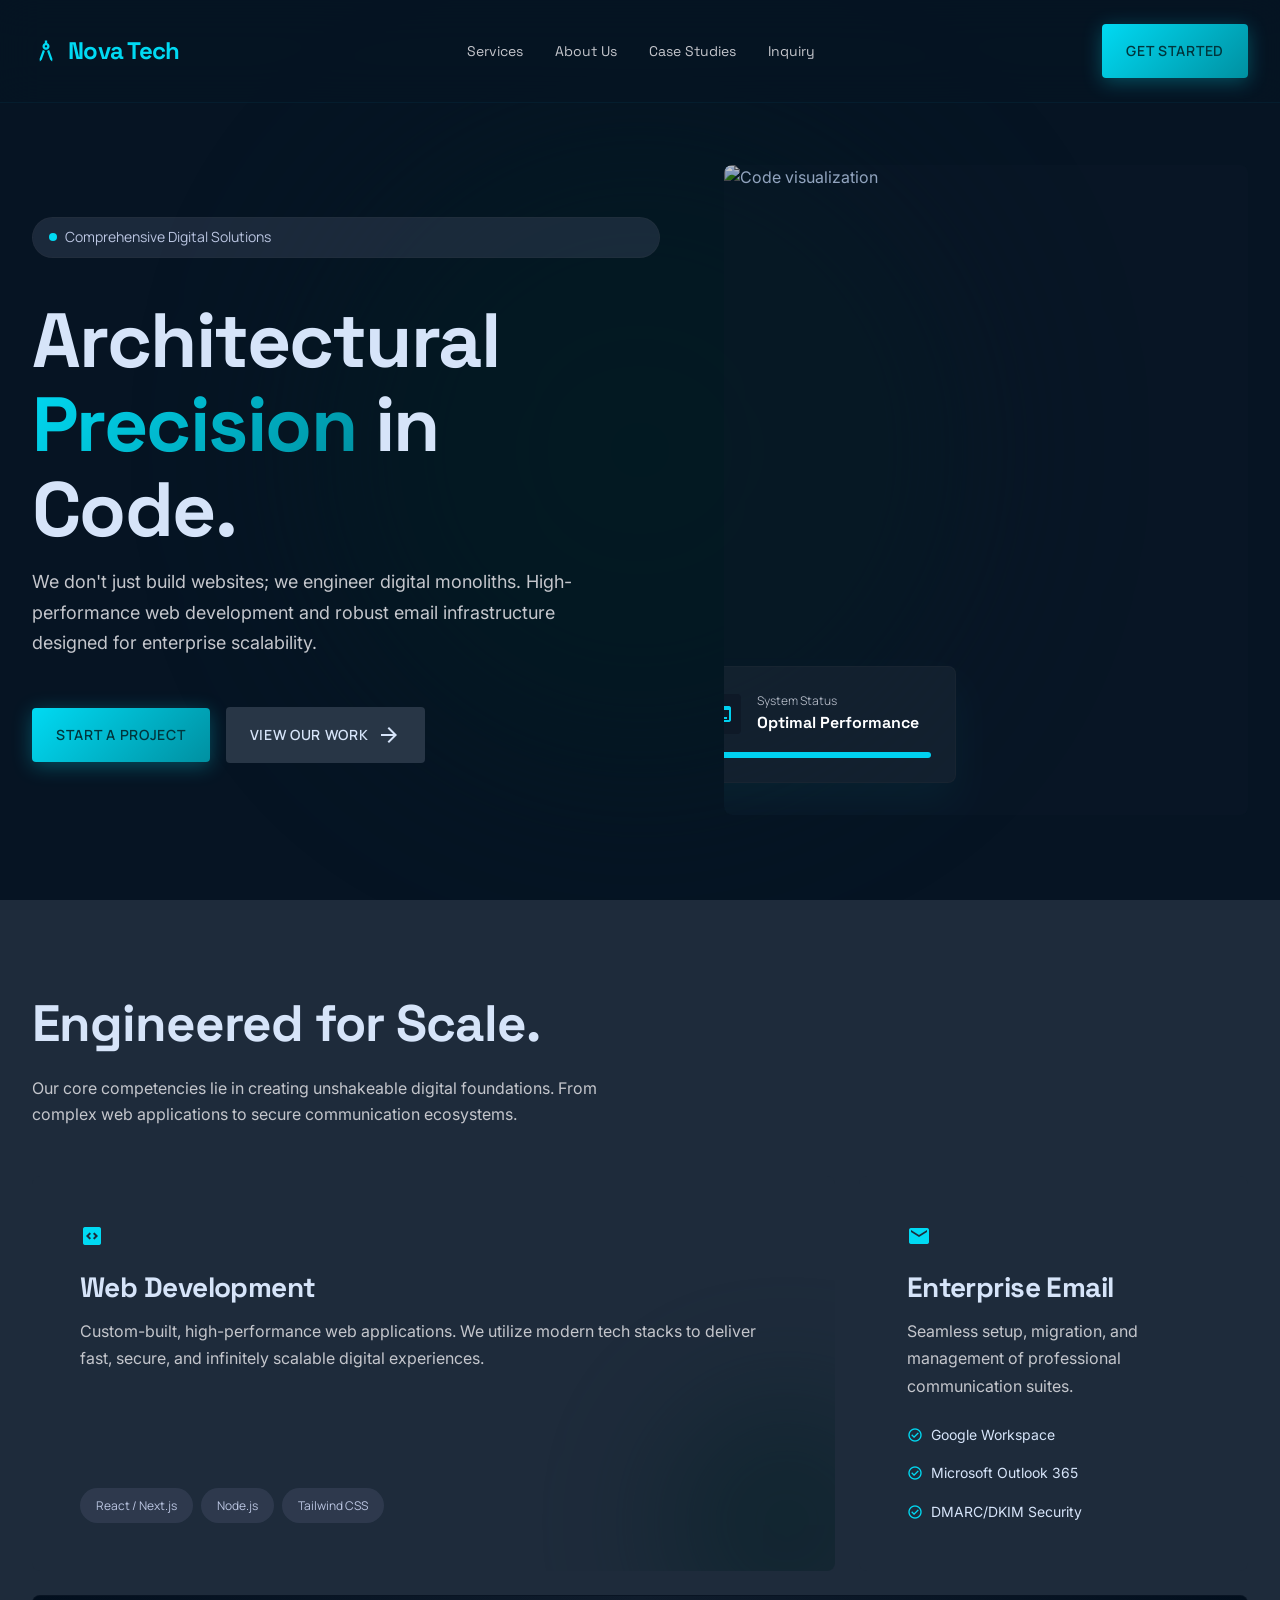
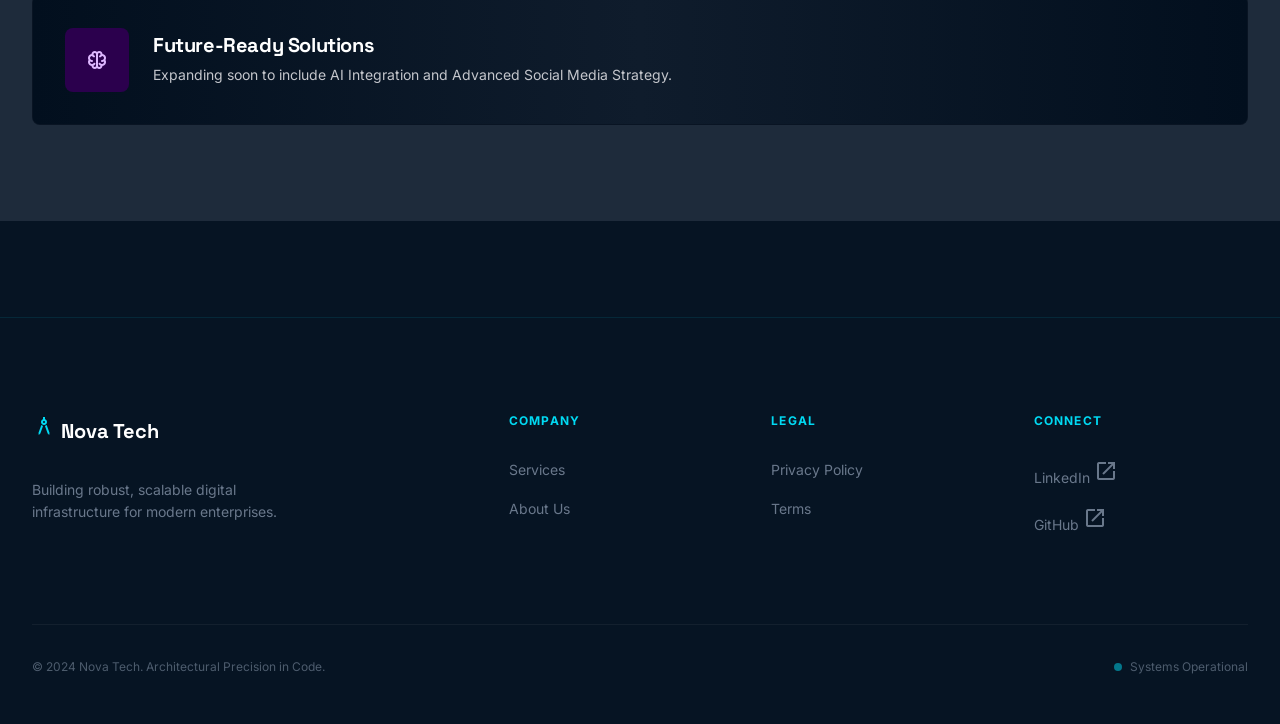
==== index.html @ f53d79f7 "Initial commit: Nova Tech website with 4 pages" ====
<!DOCTYPE html>
<html lang="en">
<head>
  <meta charset="UTF-8">
  <meta name="viewport" content="width=device-width, initial-scale=1.0">
  <title>Nova Tech - Architectural Precision in Code</title>
  <link rel="stylesheet" href="styles.css">
  <link rel="stylesheet" href="https://fonts.googleapis.com/css2?family=Material+Symbols+Outlined:opsz,wght,FILL,GRAD@24,400,0,0">
</head>
<body>
  <!-- Navigation -->
  <header class="nav">
    <div class="nav-container">
      <a href="index.html" class="nav-brand">
        <span class="material-symbols-outlined fill">architecture</span>
        Nova Tech
      </a>
      <nav class="nav-links">
        <a href="services.html">Services</a>
        <a href="about.html">About Us</a>
        <a href="#">Case Studies</a>
        <a href="contact.html">Inquiry</a>
      </nav>
      <button class="nav-toggle" id="navToggle" aria-label="Toggle menu">
        <span class="material-symbols-outlined">menu</span>
      </button>
      <a href="contact.html" class="btn btn-primary nav-cta">Get Started</a>
    </div>
  </header>

  <main>
    <!-- Hero Section -->
    <section class="hero">
      <div class="atmosphere">
        <div class="atmosphere-glow"></div>
      </div>
      <div class="container hero-content">
        <div class="hero-left">
          <div class="badge">
            <span class="dot animate-pulse"></span>
            <span>Comprehensive Digital Solutions</span>
          </div>
          <h1 class="hero-title">
            Architectural <br>
            <span class="gradient-text">Precision</span> in Code.
          </h1>
          <p class="hero-subtitle mb-lg">
            We don't just build websites; we engineer digital monoliths. High-performance web development and robust email infrastructure designed for enterprise scalability.
          </p>
          <div class="flex gap-sm">
            <a href="contact.html" class="btn btn-primary">Start a Project</a>
            <a href="#" class="btn btn-secondary">
              View Our Work
              <span class="material-symbols-outlined">arrow_forward</span>
            </a>
          </div>
        </div>
        <div class="hero-visual">
          <div class="visual-wrapper">
            <img src="https://lh3.googleusercontent.com/aida-public/[base64]" alt="Code visualization">
            <div class="glass-card glass-card-compact">
              <div class="info-row">
                <div class="info-icon">
                  <span class="material-symbols-outlined">terminal</span>
                </div>
                <div>
                  <p class="info-label">System Status</p>
                  <p class="info-value">Optimal Performance</p>
                </div>
              </div>
              <div class="progress-bar">
                <div class="progress-fill"></div>
              </div>
            </div>
          </div>
        </div>
      </div>
    </section>

    <!-- Services Section -->
    <section class="section bg-surface-elevated" id="services">
      <div class="container">
        <div class="section-header">
          <h2>Engineered for Scale.</h2>
          <p>Our core competencies lie in creating unshakeable digital foundations. From complex web applications to secure communication ecosystems.</p>
        </div>
        
        <div class="bento-grid">
          <!-- Web Dev Card -->
          <div class="bento-card bento-card-large">
            <div class="accent-bar"></div>
            <div class="card-content">
              <span class="material-symbols-outlined bento-card-icon fill">code_blocks</span>
              <h3 class="bento-card-title">Web Development</h3>
              <p class="bento-card-desc">Custom-built, high-performance web applications. We utilize modern tech stacks to deliver fast, secure, and infinitely scalable digital experiences.</p>
            </div>
            <div class="bento-card-tags">
              <span class="tag">React / Next.js</span>
              <span class="tag">Node.js</span>
              <span class="tag">Tailwind CSS</span>
            </div>
            <div class="bento-glow"></div>
          </div>

          <!-- Email Card -->
          <div class="bento-card bento-card-tall">
            <div class="accent-bar"></div>
            <div class="card-content">
              <span class="material-symbols-outlined bento-card-icon fill">mail</span>
              <h3 class="bento-card-title">Enterprise Email</h3>
              <p class="bento-card-desc">Seamless setup, migration, and management of professional communication suites.</p>
              <ul class="service-list">
                <li><span class="material-symbols-outlined">check_circle</span>Google Workspace</li>
                <li><span class="material-symbols-outlined">check_circle</span>Microsoft Outlook 365</li>
                <li><span class="material-symbols-outlined">check_circle</span>DMARC/DKIM Security</li>
              </ul>
            </div>
          </div>

          <!-- Future Card -->
          <div class="future-banner">
            <div class="future-bg"></div>
            <div class="future-content">
              <div class="future-icon">
                <span class="material-symbols-outlined text-tertiary">neurology</span>
              </div>
              <div>
                <h3>Future-Ready Solutions</h3>
                <p>Expanding soon to include AI Integration and Advanced Social Media Strategy.</p>
              </div>
            </div>
            <span class="future-badge">Coming Q4 2024</span>
          </div>
        </div>
      </div>
    </section>
  </main>

  <!-- Footer -->
  <footer class="footer">
    <div class="container">
      <div class="footer-grid">
        <div class="footer-brand-col">
          <a href="index.html" class="footer-brand">
            <span class="material-symbols-outlined fill text-primary">architecture</span>
            Nova Tech
          </a>
          <p class="footer-desc">Building robust, scalable digital infrastructure for modern enterprises.</p>
        </div>
        <div>
          <h4 class="footer-title">Company</h4>
          <div class="footer-links">
            <a href="services.html">Services</a>
            <a href="about.html">About Us</a>
          </div>
        </div>
        <div>
          <h4 class="footer-title">Legal</h4>
          <div class="footer-links">
            <a href="#">Privacy Policy</a>
            <a href="#">Terms</a>
          </div>
        </div>
        <div>
          <h4 class="footer-title">Connect</h4>
          <div class="footer-links">
            <a href="#">LinkedIn <span class="material-symbols-outlined text-xs">open_in_new</span></a>
            <a href="#">GitHub <span class="material-symbols-outlined text-xs">open_in_new</span></a>
          </div>
        </div>
        <div class="footer-bottom">
          <p class="footer-copyright">&copy; 2024 Nova Tech. Architectural Precision in Code.</p>
          <div class="footer-status">
            <span class="status-dot animate-pulse"></span>
            Systems Operational
          </div>
        </div>
      </div>
    </div>
  </footer>

  <script>
    // Mobile menu toggle
    document.getElementById('navToggle').addEventListener('click', function() {
      document.querySelector('.nav-links').classList.toggle('mobile-open');
    });
  </script>

  <style>
    /* Additional homepage-specific styles */
    .badge {
      display: inline-flex;
      align-items: center;
      gap: var(--space-xs);
      background: rgba(62, 73, 96, 0.4);
      backdrop-filter: blur(10px);
      padding: var(--space-xs) var(--space-sm);
      border-radius: 999px;
      border: 1px solid rgba(68, 71, 76, 0.15);
      font-family: var(--font-label);
      font-size: 0.875rem;
      color: var(--secondary);
      margin-bottom: var(--space-md);
    }

    .dot {
      width: 8px;
      height: 8px;
      background: var(--primary);
      border-radius: 50%;
    }

    .hero-left {
      display: flex;
      flex-direction: column;
      gap: var(--space-sm);
    }

    .flex {
      display: flex;
      align-items: center;
    }

    .gap-sm {
      gap: var(--space-sm);
    }

    .visual-wrapper {
      position: relative;
      height: 500px;
      border-radius: var(--radius-lg);
      overflow: hidden;
    }

    @media (min-width: 1024px) {
      .visual-wrapper {
        height: 650px;
      }
    }

    .visual-wrapper img {
      width: 100%;
      height: 100%;
      object-fit: cover;
      filter: brightness(0.75) contrast(1.25);
      transition: transform 0.5s ease;
    }

    .visual-wrapper:hover img {
      transform: scale(1.02);
    }

    .visual-wrapper::before {
      content: '';
      position: absolute;
      inset: 0;
      background: rgba(15, 28, 44, 0.3);
      mix-blend-mode: overlay;
      z-index: 1;
    }

    .info-row {
      display: flex;
      align-items: center;
      gap: var(--space-sm);
      margin-bottom: var(--space-sm);
    }

    .info-icon {
      width: 40px;
      height: 40px;
      display: flex;
      align-items: center;
      justify-content: center;
      background: var(--surface-container);
      border-radius: var(--radius-md);
      color: var(--primary);
    }

    .info-label {
      font-family: var(--font-label);
      font-size: 0.75rem;
      color: var(--on-surface-variant);
    }

    .info-value {
      font-family: var(--font-headline);
      font-weight: 700;
      color: white;
    }

    .progress-bar {
      width: 100%;
      height: 6px;
      background: var(--surface-container-lowest);
      border-radius: 999px;
      overflow: hidden;
    }

    .progress-fill {
      width: 100%;
      height: 100%;
      background: var(--primary);
    }

    .accent-bar {
      position: absolute;
      left: 0;
      top: 0;
      bottom: 0;
      width: 4px;
      background: var(--primary);
      transform: scaleY(0);
      transition: transform 0.3s ease;
    }

    .bento-card:hover .accent-bar {
      transform: scaleY(1);
    }

    .card-content {
      position: relative;
      z-index: 10;
    }

    .service-list {
      margin-top: var(--space-md);
      display: flex;
      flex-direction: column;
      gap: var(--space-sm);
    }

    .service-list li {
      display: flex;
      align-items: center;
      gap: var(--space-xs);
      font-size: 0.875rem;
      color: var(--on-surface);
    }

    .service-list .material-symbols-outlined {
      font-size: 1rem;
      color: var(--primary);
    }

    .bento-glow {
      position: absolute;
      right: -10%;
      bottom: -20%;
      width: 256px;
      height: 256px;
      background: var(--primary-container);
      border-radius: 50%;
      filter: blur(60px);
      opacity: 0.4;
    }

    .future-banner {
      grid-column: 1 / -1;
      background: var(--surface-container-lowest);
      border: 1px solid rgba(68, 71, 76, 0.1);
      border-radius: var(--radius-lg);
      padding: var(--space-lg);
      display: flex;
      flex-direction: column;
      gap: var(--space-md);
      align-items: flex-start;
      position: relative;
      overflow: hidden;
    }

    @media (min-width: 768px) {
      .future-banner {
        flex-direction: row;
        align-items: center;
        justify-content: space-between;
      }
    }

    .future-bg {
      position: absolute;
      inset: 0;
      background: linear-gradient(to right, var(--surface-container-lowest), var(--surface-container-low), var(--surface-container-lowest));
    }

    .future-content {
      position: relative;
      z-index: 10;
      display: flex;
      align-items: center;
      gap: var(--space-md);
    }

    .future-icon {
      width: 64px;
      height: 64px;
      display: flex;
      align-items: center;
      justify-content: center;
      background: var(--tertiary-container);
      border-radius: var(--radius-lg);
    }

    .future-icon .material-symbols-outlined {
      font-size: 1.5rem;
    }

    .future-content h3 {
      font-size: 1.25rem;
      color: white;
      margin-bottom: var(--space-xs);
    }

    .future-content p {
      font-size: 0.875rem;
      color: var(--on-surface-variant);
    }

    .text-primary {
      color: var(--primary);
    }

    .text-tertiary {
      color: var(--tertiary);
    }

    .footer-brand-col {
      display: flex;
      flex-direction: column;
      gap: var(--space-sm);
    }
  </style>
</body>
</html>
---- styles.css ----
/* Nova Tech - Kinetic Monolith Design System */
/* Pure CSS (no frameworks) */

@import url('https://fonts.googleapis.com/css2?family=Inter:wght@400;500;600;700&family=Manrope:wght@500;600;700&family=Space+Grotesk:wght@400;500;600;700&display=swap');

/* ===== CSS VARIABLES ===== */
:root {
  /* Colors - Kinetic Monolith Palette */
  --surface: #061423;
  --surface-dim: #061423;
  --surface-container-low: #0f1c2c;
  --surface-container-lowest: #020f1e;
  --surface-container: #132030;
  --surface-container-high: #1e2b3b;
  --surface-container-highest: #283646;
  --surface-bright: #2d3a4a;
  --surface-variant: #283646;

  --primary: #00daf3;
  --primary-container: #001e22;
  --on-primary: #00363d;
  --on-primary-container: #0090a1;

  --secondary: #bbc6e2;
  --secondary-container: #3e4960;
  --on-secondary: #263046;
  --on-secondary-container: #adb8d3;

  --tertiary: #deb7ff;
  --tertiary-container: #2b004d;
  --on-tertiary: #4a007f;
  --on-tertiary-container: #a95eee;

  --on-surface: #d6e4f9;
  --on-surface-variant: #c4c6cc;
  --on-background: #d6e4f9;

  --outline: #8e9196;
  --outline-variant: #44474c;

  /* Typography */
  --font-headline: 'Space Grotesk', sans-serif;
  --font-body: 'Inter', sans-serif;
  --font-label: 'Manrope', sans-serif;

  /* Spacing */
  --space-xs: 0.5rem;
  --space-sm: 1rem;
  --space-md: 1.5rem;
  --space-lg: 2rem;
  --space-xl: 3rem;
  --space-2xl: 4rem;
  --space-3xl: 6rem;

  /* Border Radius */
  --radius-sm: 0.125rem;
  --radius-md: 0.25rem;
  --radius-lg: 0.5rem;
  --radius-xl: 0.75rem;
}

/* ===== RESET & BASE ===== */
*, *::before, *::after {
  box-sizing: border-box;
  margin: 0;
  padding: 0;
}

html {
  scroll-behavior: smooth;
}

body {
  font-family: var(--font-body);
  background-color: var(--surface);
  color: var(--on-surface);
  line-height: 1.6;
  -webkit-font-smoothing: antialiased;
  -moz-osx-font-smoothing: grayscale;
  overflow-x: hidden;
}

a {
  text-decoration: none;
  color: inherit;
}

img {
  max-width: 100%;
  height: auto;
}

ul {
  list-style: none;
}

/* ===== TYPOGRAPHY ===== */
h1, h2, h3, h4, h5, h6 {
  font-family: var(--font-headline);
  font-weight: 700;
  line-height: 1.1;
  letter-spacing: -0.02em;
}

h1 { font-size: clamp(2.5rem, 5vw, 5rem); }
h2 { font-size: clamp(2rem, 4vw, 3.5rem); }
h3 { font-size: clamp(1.5rem, 3vw, 2rem); }
h4 { font-size: clamp(1.25rem, 2vw, 1.5rem); }

.text-body { font-family: var(--font-body); }
.text-label { font-family: var(--font-label); }
.text-headline { font-family: var(--font-headline); }

/* ===== MATERIAL SYMBOLS ===== */
.material-symbols-outlined {
  font-variation-settings: 'FILL' 0, 'wght' 400, 'GRAD' 0, 'opsz' 24;
  font-size: 24px;
}

.material-symbols-outlined.fill {
  font-variation-settings: 'FILL' 1, 'wght' 400, 'GRAD' 0, 'opsz' 24;
}

/* ===== LAYOUT ===== */
.container {
  width: 100%;
  max-width: 1400px;
  margin: 0 auto;
  padding: 0 var(--space-lg);
}

.section {
  padding: var(--space-3xl) 0;
}

/* ===== NAVIGATION ===== */
.nav {
  position: fixed;
  top: 0;
  left: 0;
  right: 0;
  z-index: 1000;
  background: rgba(6, 20, 35, 0.85);
  backdrop-filter: blur(20px);
  -webkit-backdrop-filter: blur(20px);
  border-bottom: 1px solid rgba(0, 218, 243, 0.05);
}

.nav-container {
  display: flex;
  justify-content: space-between;
  align-items: center;
  padding: var(--space-md) var(--space-lg);
  max-width: 1400px;
  margin: 0 auto;
}

.nav-brand {
  display: flex;
  align-items: center;
  gap: var(--space-xs);
  font-family: var(--font-headline);
  font-size: 1.5rem;
  font-weight: 700;
  color: var(--primary);
  letter-spacing: -0.03em;
}

.nav-brand .material-symbols-outlined {
  font-size: 28px;
}

.nav-links {
  display: flex;
  gap: var(--space-lg);
}

.nav-links a {
  font-family: var(--font-headline);
  font-size: 0.875rem;
  color: var(--on-surface-variant);
  transition: color 0.2s ease;
  padding: var(--space-xs) 0;
  position: relative;
}

.nav-links a::after {
  content: '';
  position: absolute;
  bottom: 0;
  left: 0;
  width: 0;
  height: 2px;
  background: var(--primary);
  transition: width 0.2s ease;
}

.nav-links a:hover,
.nav-links a.active {
  color: var(--primary);
}

.nav-links a:hover::after,
.nav-links a.active::after {
  width: 100%;
}

.nav-cta {
  display: none;
}

@media (min-width: 768px) {
  .nav-cta {
    display: block;
  }
}

/* Mobile Menu Toggle */
.nav-toggle {
  display: block;
  background: none;
  border: none;
  color: var(--primary);
  cursor: pointer;
  padding: var(--space-xs);
}

@media (min-width: 768px) {
  .nav-toggle {
    display: none;
  }
}

/* ===== BUTTONS ===== */
.btn {
  display: inline-flex;
  align-items: center;
  justify-content: center;
  gap: var(--space-xs);
  font-family: var(--font-label);
  font-size: 0.875rem;
  font-weight: 600;
  text-transform: uppercase;
  letter-spacing: 0.05em;
  padding: var(--space-sm) var(--space-md);
  border-radius: var(--radius-md);
  cursor: pointer;
  transition: all 0.2s ease;
  border: none;
}

.btn-primary {
  background: linear-gradient(135deg, var(--primary) 0%, var(--on-primary-container) 100%);
  color: var(--on-primary);
  box-shadow: 0 4px 20px rgba(0, 218, 243, 0.3);
}

.btn-primary:hover {
  transform: translateY(-2px);
  box-shadow: 0 8px 30px rgba(0, 218, 243, 0.4);
}

.btn-secondary {
  background: var(--surface-container-highest);
  color: var(--on-surface);
}

.btn-secondary:hover {
  color: var(--primary);
}

.btn-ghost {
  background: transparent;
  color: var(--primary);
  padding: var(--space-xs) 0;
}

.btn-ghost .material-symbols-outlined {
  transition: transform 0.2s ease;
}

.btn-ghost:hover .material-symbols-outlined {
  transform: translateX(4px);
}

/* ===== HERO SECTIONS ===== */
.hero {
  min-height: 100vh;
  display: flex;
  align-items: center;
  padding-top: 80px;
  position: relative;
  overflow: hidden;
}

.hero-content {
  position: relative;
  z-index: 10;
  display: grid;
  grid-template-columns: 1fr;
  gap: var(--space-xl);
  align-items: center;
}

@media (min-width: 1024px) {
  .hero-content {
    grid-template-columns: 1.2fr 1fr;
    gap: var(--space-2xl);
  }
}

.hero-title {
  font-size: clamp(2.5rem, 6vw, 5rem);
  font-weight: 700;
  line-height: 1.1;
  letter-spacing: -0.02em;
}

.hero-title .gradient-text {
  background: linear-gradient(135deg, var(--primary) 0%, var(--on-primary-container) 100%);
  -webkit-background-clip: text;
  -webkit-text-fill-color: transparent;
  background-clip: text;
}

.hero-subtitle {
  font-size: 1.125rem;
  color: var(--on-surface-variant);
  max-width: 540px;
  line-height: 1.7;
}

.hero-visual {
  position: relative;
  display: none;
}

@media (min-width: 768px) {
  .hero-visual {
    display: block;
  }
}

.hero-visual img {
  border-radius: var(--radius-lg);
  filter: brightness(0.8) contrast(1.1);
  transition: transform 0.5s ease;
}

.hero-visual:hover img {
  transform: scale(1.02);
}

/* Atmospheric Glow */
.atmosphere {
  position: absolute;
  inset: 0;
  pointer-events: none;
  display: flex;
  justify-content: center;
  align-items: center;
  overflow: hidden;
}

.atmosphere-glow {
  width: 600px;
  height: 600px;
  background: var(--primary-container);
  border-radius: 50%;
  filter: blur(100px);
  opacity: 0.5;
  mix-blend-screen;
}

/* ===== SERVICE CARDS (Bento Grid) ===== */
.bento-grid {
  display: grid;
  grid-template-columns: 1fr;
  gap: var(--space-md);
}

@media (min-width: 768px) {
  .bento-grid {
    grid-template-columns: repeat(3, 1fr);
  }
}

.bento-card {
  background: var(--surface-container-high);
  border-radius: var(--radius-lg);
  padding: var(--space-xl);
  position: relative;
  overflow: hidden;
  transition: background 0.3s ease;
  display: flex;
  flex-direction: column;
  min-height: 350px;
}

.bento-card::before {
  content: '';
  position: absolute;
  left: 0;
  top: 0;
  bottom: 0;
  width: 4px;
  background: var(--primary);
  transform: scaleY(0);
  transition: transform 0.3s ease;
}

.bento-card:hover {
  background: var(--surface-bright);
}

.bento-card:hover::before {
  transform: scaleY(1);
}

.bento-card-large {
  grid-column: span 1;
}

@media (min-width: 768px) {
  .bento-card-large {
    grid-column: span 2;
  }
}

.bento-card-tall {
  grid-column: span 1;
}

@media (min-width: 768px) {
  .bento-card-tall {
    grid-column: span 1;
  }
}

.bento-card-icon {
  font-size: 2.5rem;
  color: var(--primary);
  margin-bottom: var(--space-md);
}

.bento-card-title {
  font-size: 1.75rem;
  margin-bottom: var(--space-sm);
}

.bento-card-desc {
  color: var(--on-surface-variant);
  line-height: 1.7;
}

.bento-card-tags {
  display: flex;
  flex-wrap: wrap;
  gap: var(--space-xs);
  margin-top: auto;
  padding-top: var(--space-lg);
}

.tag {
  font-family: var(--font-label);
  font-size: 0.75rem;
  padding: var(--space-xs) var(--space-sm);
  border-radius: 999px;
  background: rgba(62, 73, 96, 0.5);
  color: var(--secondary);
}

/* ===== PROCESS STEPS ===== */
.process-grid {
  display: grid;
  grid-template-columns: 1fr;
  gap: var(--space-lg);
}

@media (min-width: 768px) {
  .process-grid {
    grid-template-columns: repeat(4, 1fr);
  }
}

.process-card {
  background: var(--surface-container-high);
  border-radius: var(--radius-lg);
  padding: var(--space-xl);
  transition: all 0.3s ease;
}

.process-card:hover {
  background: var(--surface-bright);
}

.process-icon {
  width: 48px;
  height: 48px;
  display: flex;
  align-items: center;
  justify-content: center;
  background: var(--surface-container-lowest);
  border: 1px solid rgba(68, 71, 76, 0.15);
  border-radius: var(--radius-md);
  margin-bottom: var(--space-md);
  color: var(--primary);
}

.process-step {
  font-family: var(--font-label);
  font-size: 0.75rem;
  color: var(--on-surface-variant);
  margin-bottom: var(--space-xs);
}

.process-title {
  font-size: 1.25rem;
  margin-bottom: var(--space-sm);
}

/* ===== CONTACT FORM ===== */
.form-card {
  background: var(--surface-container-low);
  border-radius: var(--radius-xl);
  padding: var(--space-xl);
}

@media (min-width: 768px) {
  .form-card {
    padding: var(--space-2xl);
  }
}

.form-group {
  display: flex;
  flex-direction: column;
  gap: var(--space-xs);
  margin-bottom: var(--space-md);
}

.form-label {
  font-family: var(--font-label);
  font-size: 0.75rem;
  text-transform: uppercase;
  letter-spacing: 0.1em;
  color: var(--on-surface-variant);
}

.form-input,
.form-textarea {
  background: var(--surface-container-lowest);
  border: none;
  border-bottom: 2px solid var(--surface-container-highest);
  padding: var(--space-sm) 0;
  font-family: var(--font-body);
  font-size: 1rem;
  color: var(--on-surface);
  transition: border-color 0.2s ease;
  border-radius: 0;
}

.form-input::placeholder,
.form-textarea::placeholder {
  color: rgba(196, 198, 204, 0.3);
}

.form-input:focus,
.form-textarea:focus {
  outline: none;
  border-bottom-color: var(--primary);
}

.form-textarea {
  resize: vertical;
  min-height: 120px;
}

/* Radio Chips */
.radio-grid {
  display: grid;
  grid-template-columns: repeat(2, 1fr);
  gap: var(--space-sm);
}

@media (min-width: 768px) {
  .radio-grid {
    grid-template-columns: repeat(3, 1fr);
  }
}

.radio-chip {
  position: relative;
}

.radio-chip input {
  position: absolute;
  opacity: 0;
  width: 100%;
  height: 100%;
  cursor: pointer;
}

.radio-chip > div {
  display: flex;
  align-items: center;
  justify-content: center;
  padding: var(--space-sm);
  background: var(--surface-container);
  border: 1px solid rgba(68, 71, 76, 0.15);
  border-radius: var(--radius-md);
  font-family: var(--font-label);
  font-size: 0.875rem;
  text-align: center;
  transition: all 0.2s ease;
}

.radio-chip input:checked + div {
  background: var(--surface-container-highest);
  border-color: rgba(0, 218, 243, 0.5);
  color: var(--primary);
}

.radio-chip > div:hover {
  background: var(--surface-container-high);
}

/* ===== FOOTER ===== */
.footer {
  background: var(--surface);
  border-top: 1px solid rgba(0, 218, 243, 0.1);
  padding: var(--space-3xl) 0 var(--space-xl);
  margin-top: var(--space-3xl);
}

.footer-grid {
  display: grid;
  grid-template-columns: 1fr;
  gap: var(--space-xl);
}

@media (min-width: 768px) {
  .footer-grid {
    grid-template-columns: 2fr 1fr 1fr 1fr;
  }
}

.footer-brand {
  font-family: var(--font-headline);
  font-size: 1.25rem;
  font-weight: 700;
  color: white;
  margin-bottom: var(--space-sm);
}

.footer-desc {
  color: rgba(148, 163, 184, 0.7);
  font-size: 0.875rem;
  max-width: 280px;
}

.footer-title {
  font-family: var(--font-body);
  font-size: 0.75rem;
  text-transform: uppercase;
  letter-spacing: 0.1em;
  color: var(--primary);
  margin-bottom: var(--space-md);
}

.footer-links a {
  display: block;
  color: rgba(148, 163, 184, 0.7);
  font-size: 0.875rem;
  padding: var(--space-xs) 0;
  transition: all 0.2s ease;
}

.footer-links a:hover {
  color: white;
  opacity: 1;
}

.footer-bottom {
  grid-column: 1 / -1;
  border-top: 1px solid rgba(255, 255, 255, 0.05);
  padding-top: var(--space-lg);
  margin-top: var(--space-lg);
  display: flex;
  justify-content: space-between;
  align-items: center;
  flex-wrap: wrap;
  gap: var(--space-sm);
}

.footer-copyright {
  font-size: 0.75rem;
  color: rgba(148, 163, 184, 0.5);
}

.footer-status {
  display: flex;
  align-items: center;
  gap: var(--space-xs);
  font-size: 0.75rem;
  color: rgba(148, 163, 184, 0.5);
}

.status-dot {
  width: 8px;
  height: 8px;
  border-radius: 50%;
  background: var(--primary);
  opacity: 0.5;
}

/* ===== UTILITY CLASSES ===== */
.text-primary { color: var(--primary); }
.text-secondary { color: var(--secondary); }
.text-muted { color: var(--on-surface-variant); }

.bg-surface { background-color: var(--surface); }
.bg-surface-elevated { background-color: var(--surface-container-high); }

.mb-sm { margin-bottom: var(--space-sm); }
.mb-md { margin-bottom: var(--space-md); }
.mb-lg { margin-bottom: var(--space-lg); }
.mb-xl { margin-bottom: var(--space-xl); }

.mt-auto { margin-top: auto; }

/* ===== ANIMATIONS ===== */
@keyframes pulse {
  0%, 100% { opacity: 1; }
  50% { opacity: 0.5; }
}

.animate-pulse {
  animation: pulse 2s ease-in-out infinite;
}

/* ===== RESPONSIVE UTILITIES ===== */
@media (max-width: 767px) {
  .nav-links {
    display: none;
  }

  .nav-links.mobile-open {
    display: flex;
    flex-direction: column;
    position: absolute;
    top: 100%;
    left: 0;
    right: 0;
    background: var(--surface);
    padding: var(--space-lg);
    gap: var(--space-sm);
    border-bottom: 1px solid rgba(0, 218, 243, 0.1);
  }
}

/* ===== FLOATING GLASS CARD ===== */
.glass-card {
  position: absolute;
  background: rgba(40, 54, 70, 0.5);
  backdrop-filter: blur(20px);
  -webkit-backdrop-filter: blur(20px);
  padding: var(--space-md);
  border-radius: var(--radius-lg);
  border: 1px solid rgba(68, 71, 76, 0.2);
  box-shadow: 0 20px 40px rgba(0, 218, 243, 0.05);
}

.glass-card-compact {
  bottom: 2rem;
  left: -2rem;
  width: 280px;
}

@media (min-width: 768px) {
  .glass-card-compact {
    left: -3rem;
  }
}

/* ===== SECTION HEADERS ===== */
.section-header {
  margin-bottom: var(--space-xl);
}

.section-header h2 {
  margin-bottom: var(--space-md);
}

.section-header p {
  color: var(--on-surface-variant);
  max-width: 600px;
}

/* ===== INFO CARDS ===== */
.info-card {
  display: flex;
  gap: var(--space-md);
  padding: var(--space-md);
  background: var(--surface-container-low);
  border-radius: var(--radius-lg);
  border: 1px solid rgba(68, 71, 76, 0.15);
}

.info-card-title {
  font-family: var(--font-headline);
  font-weight: 600;
  margin-bottom: var(--space-xs);
}

.info-card-text {
  font-size: 0.875rem;
  color: var(--on-surface-variant);
}

/* ===== FUTURE CARDS ===== */
.future-card {
  background: var(--surface-container-low);
  border-radius: var(--radius-xl);
  padding: var(--space-xl);
  border: 1px solid rgba(68, 71, 76, 0.1);
}

.future-badge {
  display: inline-block;
  padding: var(--space-xs) var(--space-sm);
  background: var(--surface-bright);
  border-radius: 999px;
  font-family: var(--font-label);
  font-size: 0.75rem;
  color: var(--on-surface-variant);
}
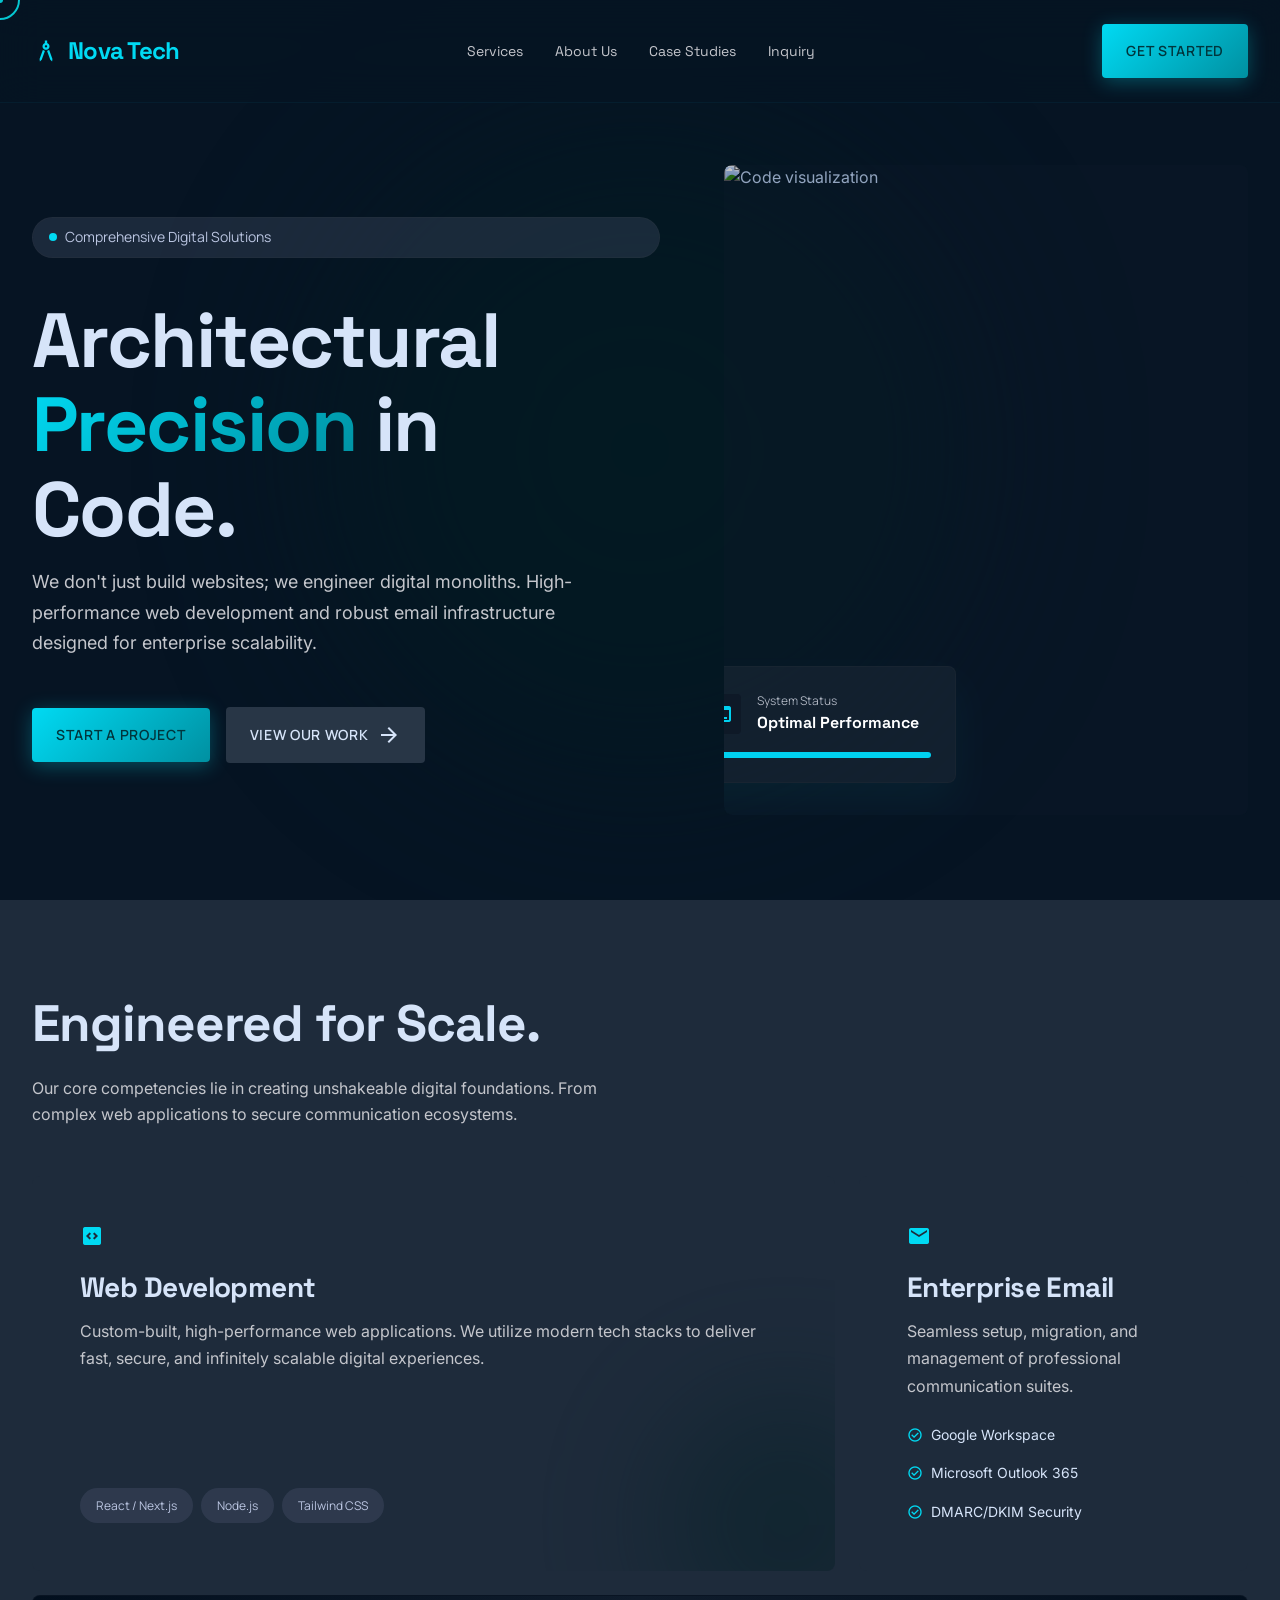
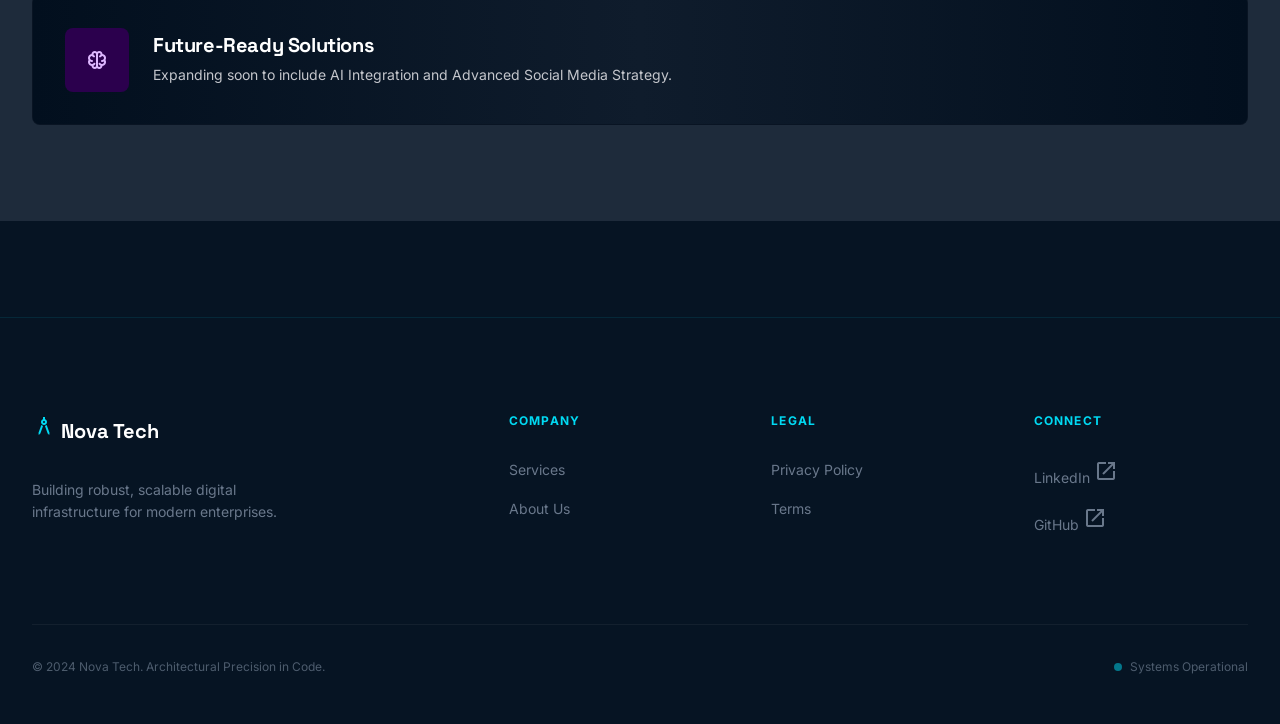
==== commit e4223d0a: "change the cursor shape" ====
--- a/index.html
+++ b/index.html
@@ -179,6 +179,7 @@
     </div>
   </footer>
 
+  <script src="cursor.js"></script>
   <script>
     // Mobile menu toggle
     document.getElementById('navToggle').addEventListener('click', function() {
--- a/styles.css
+++ b/styles.css
@@ -2,6 +2,68 @@
 /* Pure CSS (no frameworks) */
 
 @import url('https://fonts.googleapis.com/css2?family=Inter:wght@400;500;600;700&family=Manrope:wght@500;600;700&family=Space+Grotesk:wght@400;500;600;700&display=swap');
+
+/* ===== CUSTOM CURSOR ===== */
+/* Hide default cursor on desktop */
+@media (pointer: fine) {
+  * {
+    cursor: none !important;
+  }
+}
+
+/* Custom cursor container */
+.custom-cursor {
+  position: fixed;
+  top: 0;
+  left: 0;
+  pointer-events: none;
+  z-index: 9999;
+  mix-blend-mode: difference;
+}
+
+/* Outer circle */
+.cursor-circle {
+  position: absolute;
+  width: 40px;
+  height: 40px;
+  border: 2px solid var(--primary);
+  border-radius: 50%;
+  transform: translate(-50%, -50%);
+  transition: width 0.15s ease, height 0.15s ease, border-color 0.2s ease;
+  will-change: transform;
+}
+
+/* Inner dot */
+.cursor-dot {
+  position: absolute;
+  width: 6px;
+  height: 6px;
+  background-color: var(--primary);
+  border-radius: 50%;
+  transform: translate(-50%, -50%);
+  will-change: transform;
+}
+
+/* Hover states */
+.cursor-hover .cursor-circle {
+  width: 60px;
+  height: 60px;
+  border-color: var(--primary);
+  background-color: rgba(0, 218, 243, 0.1);
+}
+
+/* Click state */
+.cursor-click .cursor-circle {
+  width: 30px;
+  height: 30px;
+}
+
+/* Hide custom cursor on touch devices */
+@media (pointer: coarse) {
+  .custom-cursor {
+    display: none;
+  }
+}
 
 /* ===== CSS VARIABLES ===== */
 :root {
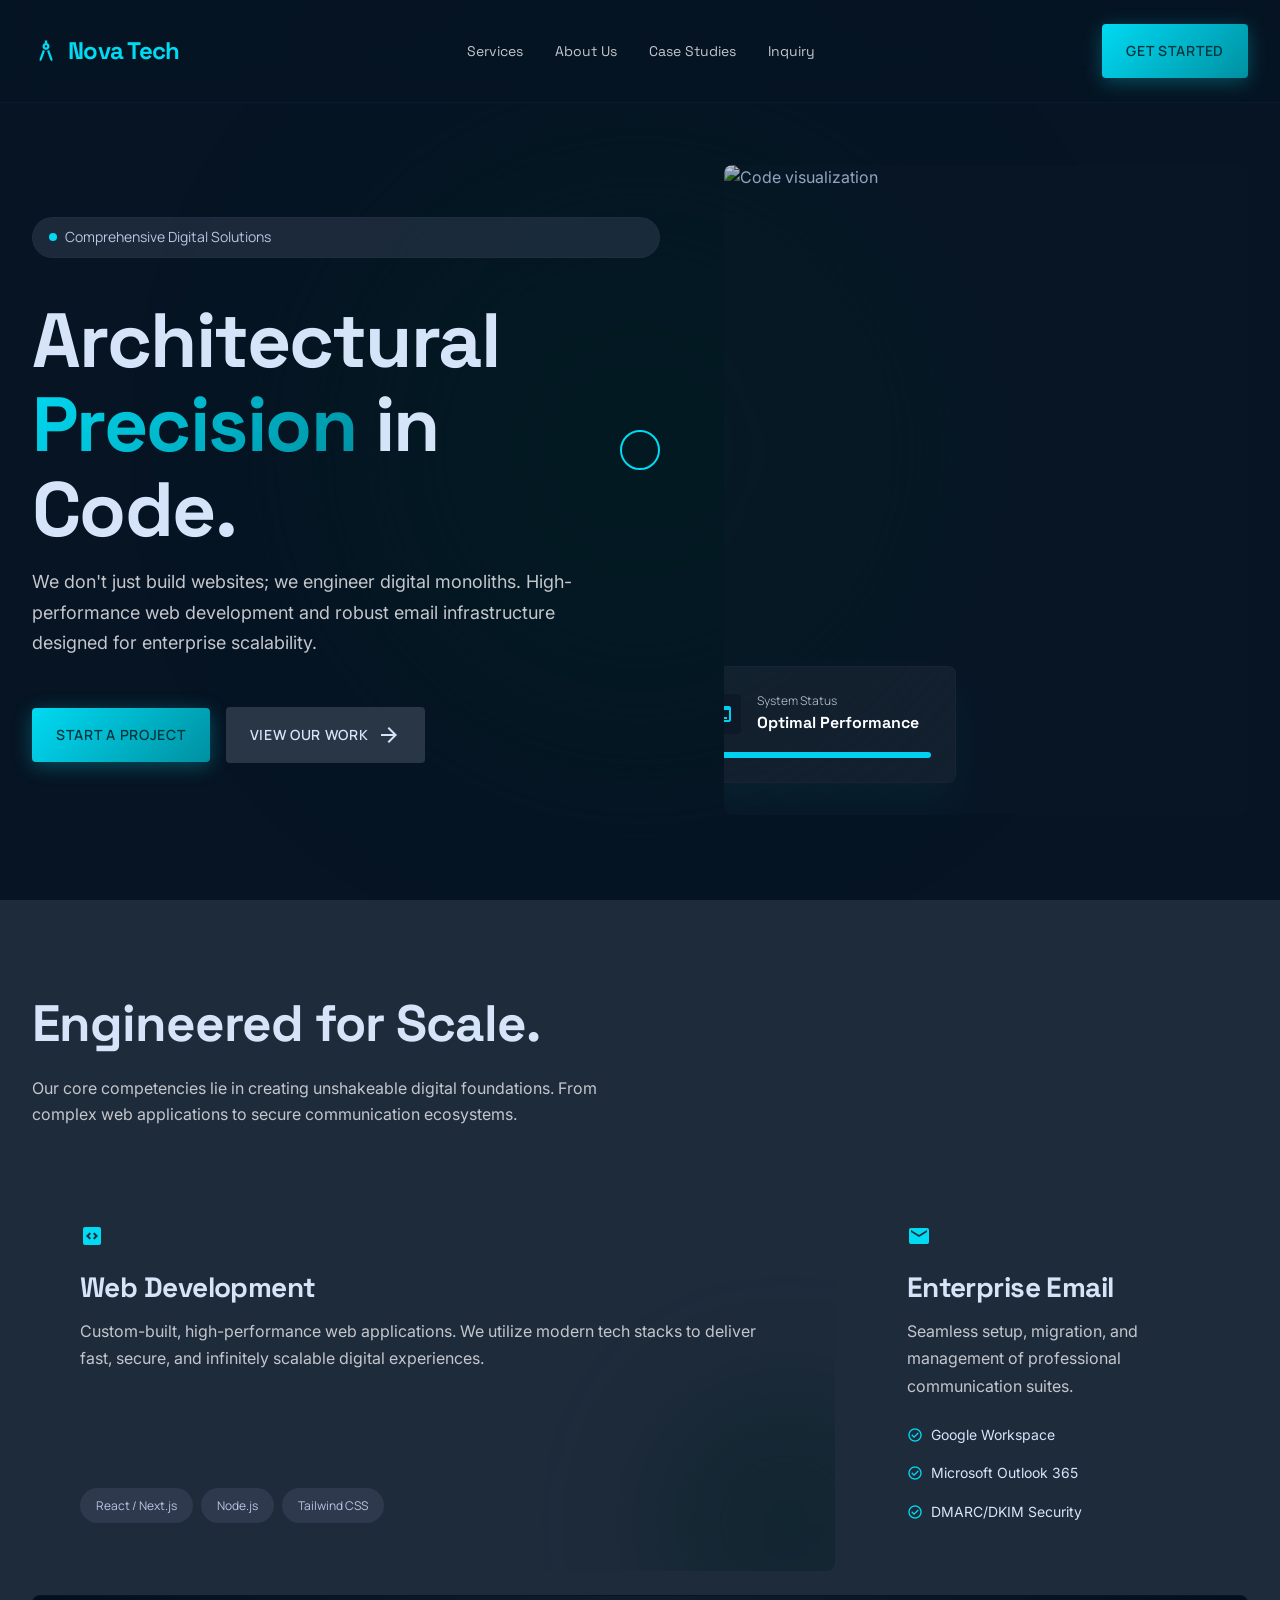
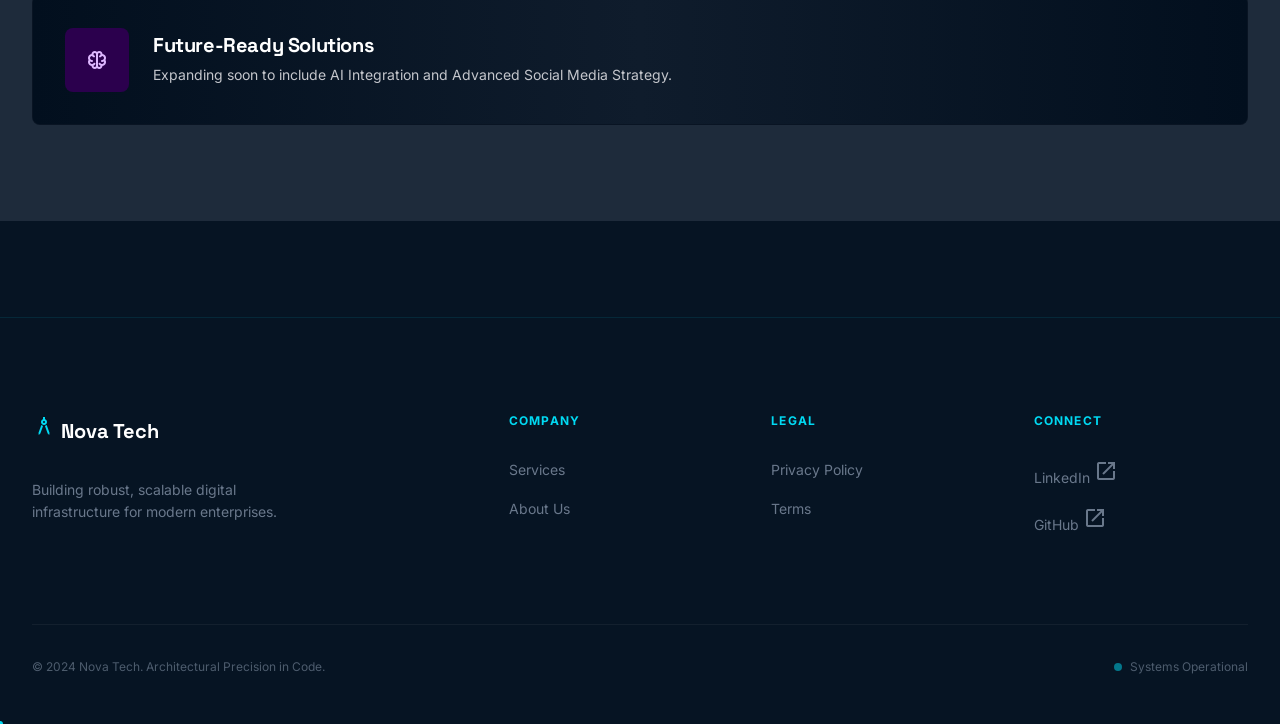
==== commit a3d582f1: "The changes made: 1. CSS (styles.css):    - Mobile menu now covers full viewport height (position: f" ====
--- a/index.html
+++ b/index.html
@@ -20,6 +20,7 @@
         <a href="about.html">About Us</a>
         <a href="#">Case Studies</a>
         <a href="contact.html">Inquiry</a>
+        <a href="contact.html" class="btn btn-primary nav-cta-mobile">Get Started</a>
       </nav>
       <button class="nav-toggle" id="navToggle" aria-label="Toggle menu">
         <span class="material-symbols-outlined">menu</span>
@@ -185,6 +186,13 @@
     document.getElementById('navToggle').addEventListener('click', function() {
       document.querySelector('.nav-links').classList.toggle('mobile-open');
     });
+
+    // Close menu when clicking a link
+    document.querySelectorAll('.nav-links a').forEach(link => {
+      link.addEventListener('click', () => {
+        document.querySelector('.nav-links').classList.remove('mobile-open');
+      });
+    });
   </script>
 
   <style>
--- a/styles.css
+++ b/styles.css
@@ -11,57 +11,15 @@
   }
 }
 
-/* Custom cursor container */
-.custom-cursor {
-  position: fixed;
-  top: 0;
-  left: 0;
-  pointer-events: none;
-  z-index: 9999;
-  mix-blend-mode: difference;
-}
-
-/* Outer circle */
-.cursor-circle {
-  position: absolute;
-  width: 40px;
-  height: 40px;
-  border: 2px solid var(--primary);
-  border-radius: 50%;
-  transform: translate(-50%, -50%);
-  transition: width 0.15s ease, height 0.15s ease, border-color 0.2s ease;
-  will-change: transform;
-}
-
-/* Inner dot */
-.cursor-dot {
-  position: absolute;
-  width: 6px;
-  height: 6px;
-  background-color: var(--primary);
-  border-radius: 50%;
-  transform: translate(-50%, -50%);
-  will-change: transform;
-}
-
-/* Hover states */
-.cursor-hover .cursor-circle {
-  width: 60px;
-  height: 60px;
-  border-color: var(--primary);
-  background-color: rgba(0, 218, 243, 0.1);
-}
-
-/* Click state */
-.cursor-click .cursor-circle {
-  width: 30px;
-  height: 30px;
-}
-
 /* Hide custom cursor on touch devices */
 @media (pointer: coarse) {
-  .custom-cursor {
-    display: none;
+  #cursor-circle,
+  #cursor-dot {
+    display: none !important;
+  }
+  
+  * {
+    cursor: auto !important;
   }
 }
 
@@ -810,14 +768,33 @@
   .nav-links.mobile-open {
     display: flex;
     flex-direction: column;
-    position: absolute;
-    top: 100%;
+    position: fixed;
+    top: 0;
     left: 0;
     right: 0;
+    bottom: 0;
     background: var(--surface);
     padding: var(--space-lg);
     gap: var(--space-sm);
-    border-bottom: 1px solid rgba(0, 218, 243, 0.1);
+    padding-top: 80px;
+    z-index: 999;
+  }
+
+  .nav-cta-mobile {
+    display: block;
+    margin-top: auto;
+    text-align: center;
+    width: 100%;
+  }
+
+  .nav-cta {
+    display: none;
+  }
+}
+
+@media (min-width: 768px) {
+  .nav-cta-mobile {
+    display: none;
   }
 }
 
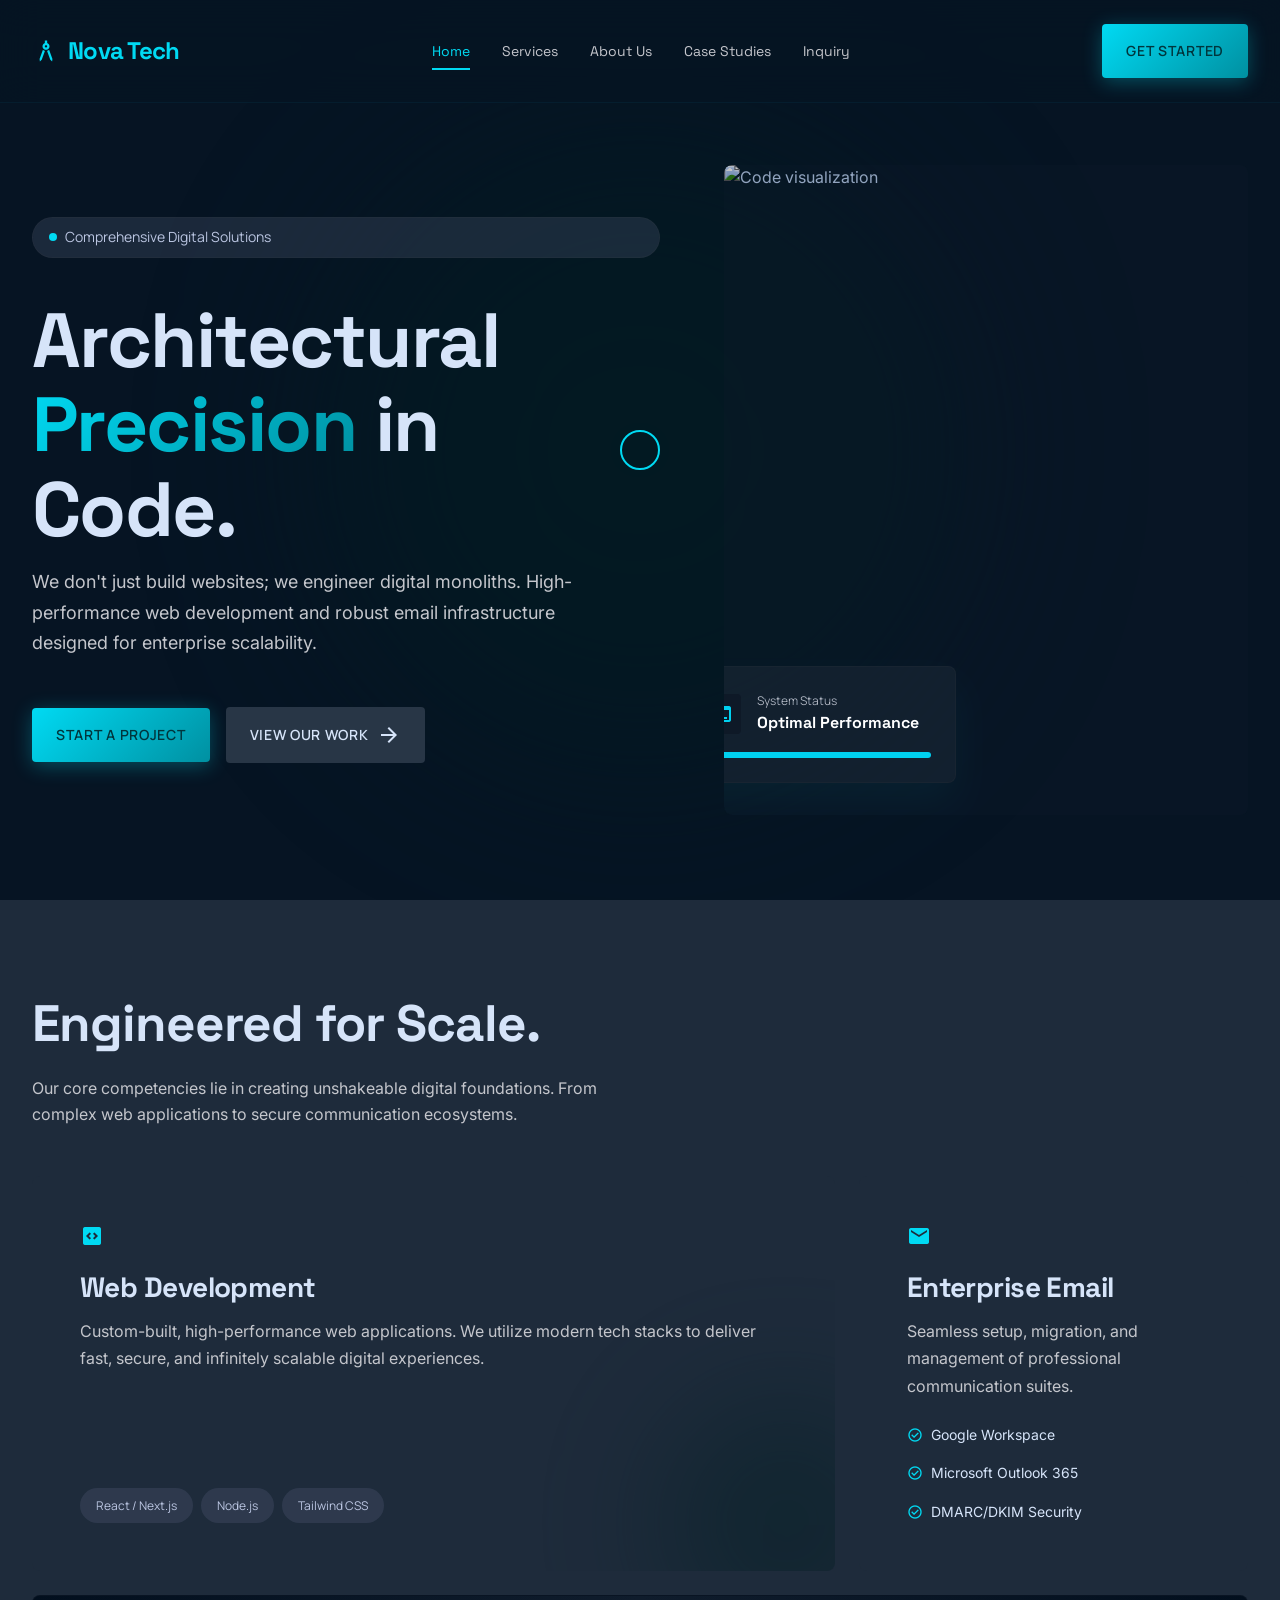
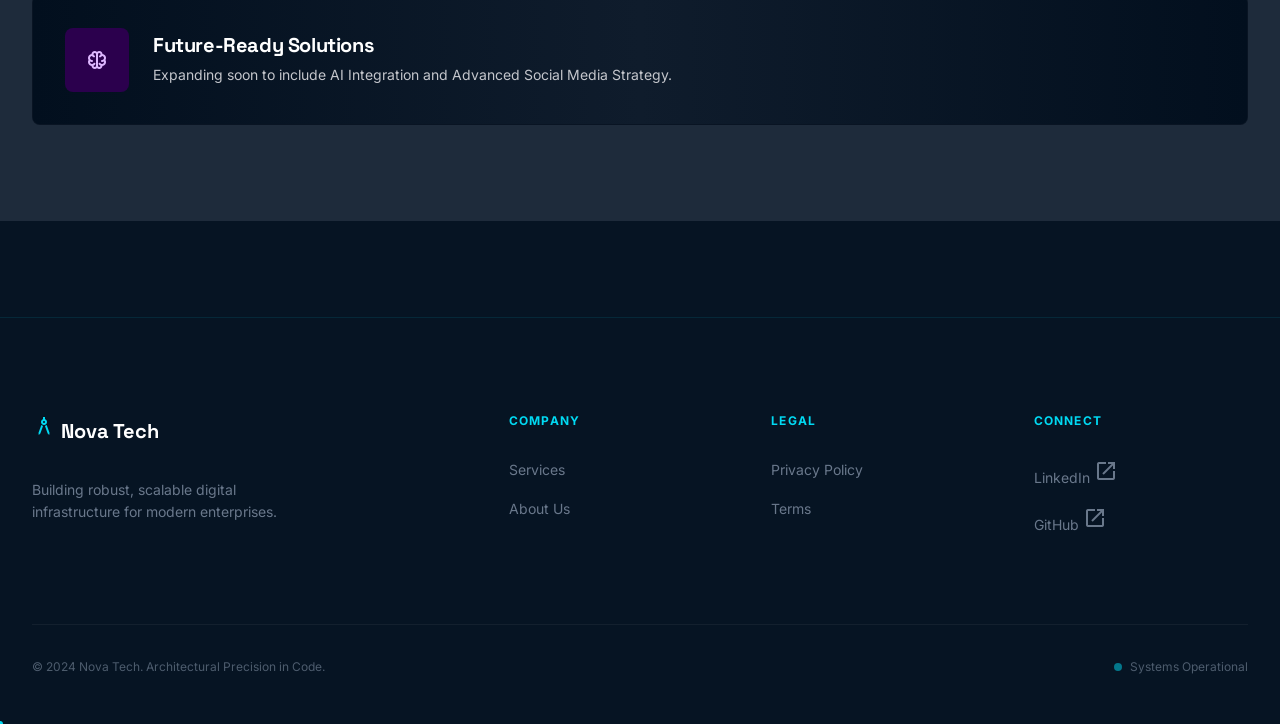
==== commit 1c508682: "Fix: nav menu adding home page with active class" ====
--- a/index.html
+++ b/index.html
@@ -16,6 +16,7 @@
         Nova Tech
       </a>
       <nav class="nav-links">
+        <a href="index.html" class="active">Home</a>
         <a href="services.html">Services</a>
         <a href="about.html">About Us</a>
         <a href="#">Case Studies</a>
@@ -183,14 +184,20 @@
   <script src="cursor.js"></script>
   <script>
     // Mobile menu toggle
-    document.getElementById('navToggle').addEventListener('click', function() {
-      document.querySelector('.nav-links').classList.toggle('mobile-open');
+    const navToggle = document.getElementById('navToggle');
+    const navLinks = document.querySelector('.nav-links');
+    const menuIcon = navToggle.querySelector('.material-symbols-outlined');
+
+    navToggle.addEventListener('click', function() {
+      const isOpen = navLinks.classList.toggle('mobile-open');
+      menuIcon.textContent = isOpen ? 'close' : 'menu';
     });
 
     // Close menu when clicking a link
     document.querySelectorAll('.nav-links a').forEach(link => {
       link.addEventListener('click', () => {
-        document.querySelector('.nav-links').classList.remove('mobile-open');
+        navLinks.classList.remove('mobile-open');
+        menuIcon.textContent = 'menu';
       });
     });
   </script>
--- a/styles.css
+++ b/styles.css
@@ -243,6 +243,8 @@
   color: var(--primary);
   cursor: pointer;
   padding: var(--space-xs);
+  position: relative;
+  z-index: 1002;
 }
 
 @media (min-width: 768px) {
@@ -773,16 +775,26 @@
     left: 0;
     right: 0;
     bottom: 0;
+    width: 100vw;
+    height: 100vh;
+    height: 100dvh;
     background: var(--surface);
     padding: var(--space-lg);
-    gap: var(--space-sm);
-    padding-top: 80px;
-    z-index: 999;
+    gap: var(--space-md);
+    padding-top: 100px;
+    z-index: 1001;
+    overflow-y: auto;
+  }
+
+  .nav-links.mobile-open a {
+    font-size: 1.5rem;
+    padding: var(--space-sm) 0;
   }
 
   .nav-cta-mobile {
     display: block;
     margin-top: auto;
+    margin-bottom: var(--space-lg);
     text-align: center;
     width: 100%;
   }
